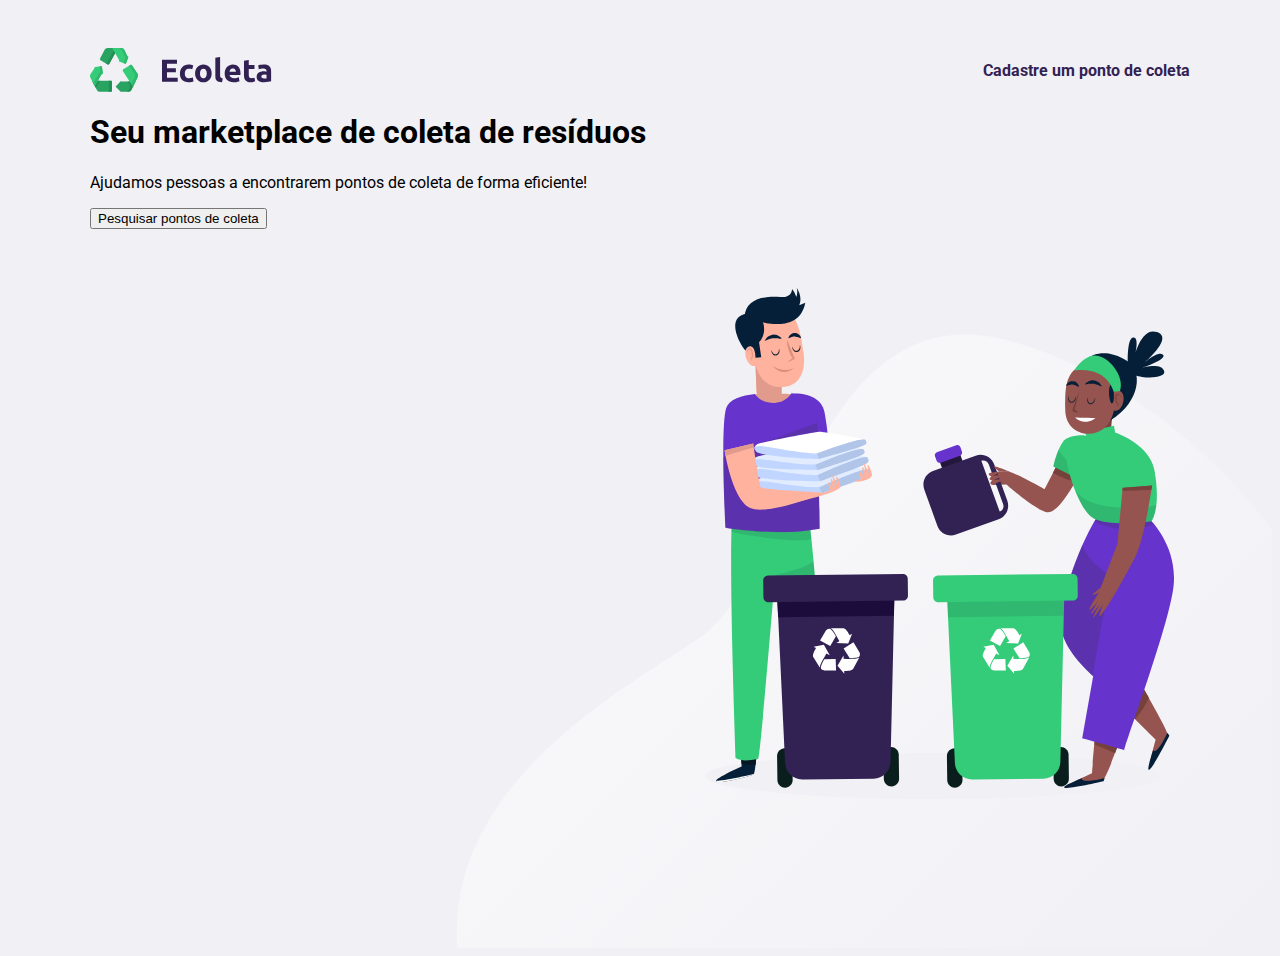
==== index.html @ feb93154 "Primeiro Commit: index/css/assets" ====
<!DOCTYPE html>
<html lang="pt-br">
<head>
    <meta charset="UTF-8">
    <meta name="viewport" content="width=device-width, initial-scale=1.0">
    <title>Ecoleta</title>

    <link href="https://fonts.googleapis.com/css2?family=Roboto:wght@300;700&display=swap" rel="stylesheet">
    <link rel="stylesheet" href="/styles/main.css">
</head>
<body>
    <div id="page-home">
        <div class="content">
            <header>
                <img src="/assets/logo.svg" alt="Logomarca">
                <a href="#">
                    <span></span>
                    Cadastre um ponto de coleta
                </a>
            </header>
            <main>
                <h1>Seu marketplace de coleta de resíduos</h1>
                <p>
                    Ajudamos pessoas a encontrarem pontos de coleta de forma eficiente!
                </p>
                <button>Pesquisar pontos de coleta</button>
            </main>        
        </div>
    </div>
</body>
</html>
---- styles/main.css ----
:root {
    --title-color: #322153;  
}

html {
    font-family: 'Roboto', sans-serif;
}

body {
    background: #f0f0f5
}

a {
    text-decoration: none;
}

#page-home {
    height: 100vh;
    background: url('../assets/home-background.svg') no-repeat;
    background-position: 35vw bottom;
}

#page-home .content {
    width: 90%;
    max-width: 1100px;
    margin: 0 auto;
}

#page-home header {
    margin-top: 48px;
    display: flex;
    align-items: center;
    justify-content: space-between;    
}

#page-home header a {
    display: flex;
    color: #322153;
    font-weight: 700;
}

#page-header header a span {
    margin-right: 16px;    
    display: flex;
    background-image: url('../assets/log-in.svg');
    width: 20px;
    height: 20px;

}

#page-home main {
    max-width: 560px;
}

#page-home main h1 {

}
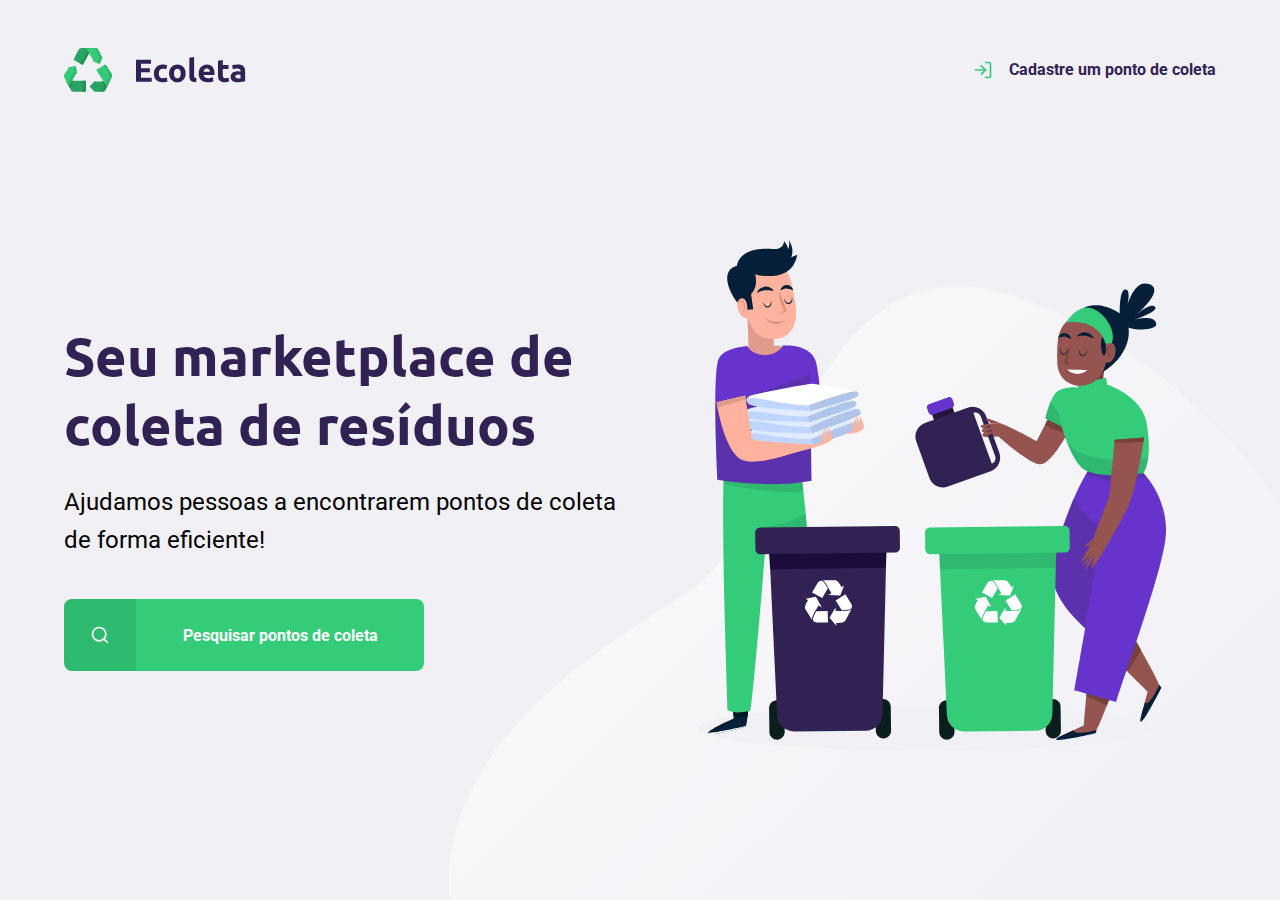
==== commit 764da582: "Segundo Commit: finalização front index" ====
--- a/index.html
+++ b/index.html
@@ -5,7 +5,7 @@
     <meta name="viewport" content="width=device-width, initial-scale=1.0">
     <title>Ecoleta</title>
 
-    <link href="https://fonts.googleapis.com/css2?family=Roboto:wght@300;700&display=swap" rel="stylesheet">
+    <link href="https://fonts.googleapis.com/css2?family=Roboto&family=Ubuntu:wght@700&display=swap" rel="stylesheet">
     <link rel="stylesheet" href="/styles/main.css">
 </head>
 <body>
@@ -23,7 +23,10 @@
                 <p>
                     Ajudamos pessoas a encontrarem pontos de coleta de forma eficiente!
                 </p>
-                <button>Pesquisar pontos de coleta</button>
+                <a href="#">
+                    <span></span>
+                    <strong>Pesquisar pontos de coleta</strong>
+                </a>
             </main>        
         </div>
     </div>
--- a/styles/main.css
+++ b/styles/main.css
@@ -1,17 +1,29 @@
 :root {
-    --title-color: #322153;  
+    --title-color: #322153;
+    --primary-color: #34cb79;
+}
+
+* {
+    margin: 0;
+    padding: 0;
 }
 
 html {
-    font-family: 'Roboto', sans-serif;
+    font-family: Roboto, sans-serif;
 }
 
 body {
-    background: #f0f0f5
+    background: #f0f0f5;
+    -webkit-font-smoothing: antialiased;
 }
 
 a {
     text-decoration: none;
+}
+
+h1, h2, h3, h4, h5, h6 {
+    font-family: 'Ubuntu', sans-serif;
+    color: var(--title-color);
 }
 
 #page-home {
@@ -22,8 +34,12 @@
 
 #page-home .content {
     width: 90%;
-    max-width: 1100px;
+    max-width: 1200px;
+    height: 100%;
     margin: 0 auto;
+    display: flex;
+    flex-direction: column;
+
 }
 
 #page-home header {
@@ -35,11 +51,11 @@
 
 #page-home header a {
     display: flex;
-    color: #322153;
+    color: var(--title-color);
     font-weight: 700;
 }
 
-#page-header header a span {
+#page-home header a span {
     margin-right: 16px;    
     display: flex;
     background-image: url('../assets/log-in.svg');
@@ -50,8 +66,77 @@
 
 #page-home main {
     max-width: 560px;
+    flex: 1;
+    display: flex;
+    flex-direction: column;
+    justify-content: center;
 }
 
 #page-home main h1 {
+    font-size: 54px;
+}
 
+#page-home  main p {
+    font-size: 24px;
+    line-height: 38px;
+    margin-top: 24px;
+}
+
+#page-home main a {
+    width: 100%;
+    max-width: 360px;
+    background-color: var(--primary-color);
+    height: 72px;
+    border-radius: 8px;
+    display: flex;
+    align-items: center;
+    margin-top: 40px;
+    transition: 400ms;
+}
+
+#page-home main a:hover{
+    background-color: #2fb86e;
+}
+
+#page-home main a span {
+    width: 72px;
+    height: 72px;
+    border-top-left-radius: 8px;
+    border-bottom-left-radius: 8px;
+    background-color: rgba(0,0,0,0.08);
+    display: flex;
+    align-items: center;
+    justify-content: center;
+}
+
+#page-home main a span::after {
+    content:"";
+    background-image: url(../assets/search.svg);
+    width: 20px;
+    height: 20px;
+}
+
+#page-home main a strong {
+    flex: 1;
+    color: white;
+    text-align: center;
+}
+
+@media (max-width: 900px) {
+    #page-home {
+        background-position-x: 70vw;
+    }
+    #page-home .content {
+        align-items: center;
+        text-align: center;
+    }
+    #page-home header a {
+        position: absolute;
+        bottom: 48px;
+        left: 50%;
+        transform: translateX(-50%);
+    }
+    #page-home main {
+        align-items: center;
+    }
 }